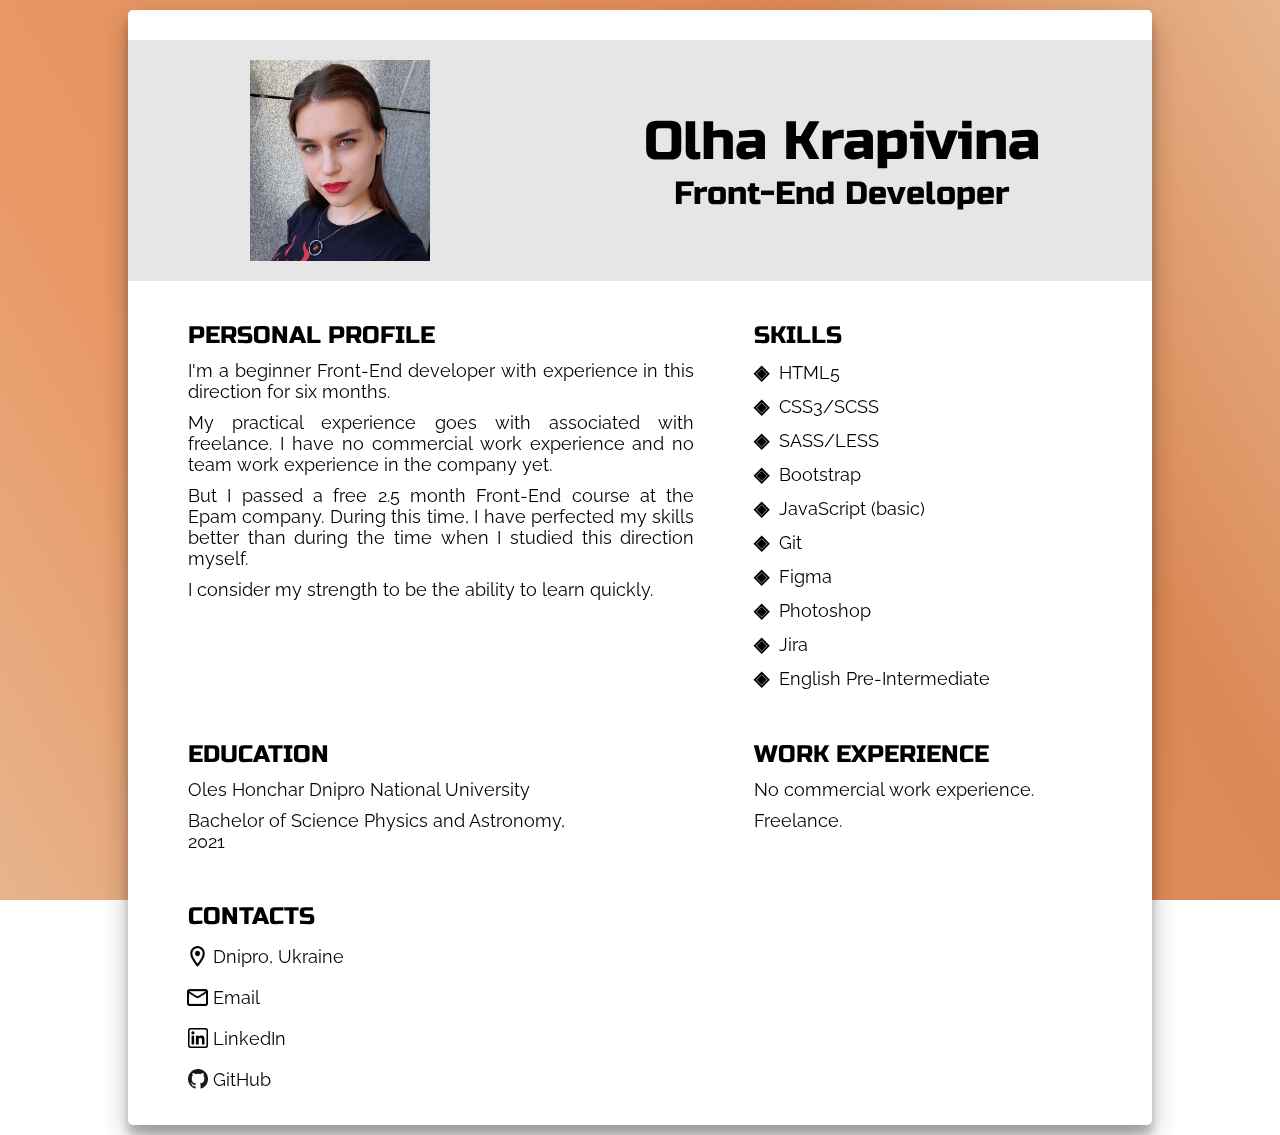
==== index.html @ fb01b224 "Update" ====
<!DOCTYPE html>
<html lang="en">
<head>
    <meta charset="UTF-8">
    <meta http-equiv="X-UA-Compatible" content="IE=edge">
    <meta name="viewport" content="width=device-width, initial-scale=1.0">
    <script src="./jquery-3.6.0.min.js"></script>
    <link rel="preconnect" href="https://fonts.googleapis.com">
    <link rel="preconnect" href="https://fonts.gstatic.com" crossorigin>
    <link href="https://fonts.googleapis.com/css2?family=Raleway:wght@400;500;700&family=Russo+One&display=swap" rel="stylesheet">
    <link rel="stylesheet" href="./css/style.css">
    <title>CV</title>
</head>
<body>
    <div class="bg-wrapper">
        <div class="bg-grad one active"></div>
        <div class="bg-grad two"></div>
        <div class="bg-grad three"></div>
        <div class="bg-grad four"></div>
        <div class="bg-grad five"></div>
        <div class="bg-grad six"></div>
    </div>

    <script type="text/javascript">
        $(function(){
        let transTime = 5000;
        let numBgColors = $('.bg-grad').length;
        let bgtrans = setInterval(function(){
        if($('.bg-grad.active').index() == ($('.bg-grad').length-1)){
        $('.bg-grad.active').removeClass('active');
        $('.bg-grad').eq(0).addClass('active');
        }else{
        var curIndex = $('.bg-grad.active').index();
        $('.bg-grad.active').removeClass('active');
        $('.bg-grad').eq(curIndex+1).addClass('active');
        }
        },transTime);
        });
    </script>

    <div class="wrapper">
        <div class="_container">
            <header class="header">
                <div class="header__banner">
                    <img src="./img/avatar.jpg" alt="me">
                </div>
                <div class="header__title">
                    <h1>Olha Krapivina</h1>
                    <h2>Front-End Developer</h2>
                </div>
            </header>

            <main class="main">
                <div class="main__box">
                    <div class="main-content">
                        <h3>PERSONAL PROFILE</h3>
                        <p>I'm a beginner Front-End developer with experience in this direction for six months.</p>
                        <p>My practical experience goes with associated with freelance. I have no commercial work experience and no team work experience in the company yet.</p>
                        <p>But I passed a free 2.5 month Front-End course at the Epam company. During this time, I have perfected my skills better than during the time when I studied this direction myself.</p>
                        <p>I consider my strength to be the ability to learn quickly.</p>
                    </div>

                    <div class="main-content">
                        <h3>SKILLS</h3>
                        <ul class="main__list-skills">
                            <li class="main__item-skill">HTML5</li>
                            <li class="main__item-skill">CSS3/SCSS</li>
                            <li class="main__item-skill">SASS/LESS</li>
                            <li class="main__item-skill">Bootstrap</li>
                            <li class="main__item-skill">JavaScript (basic)</li>
                            <li class="main__item-skill">Git</li>
                            <li class="main__item-skill">Figma</li>
                            <li class="main__item-skill">Photoshop</li>
                            <li class="main__item-skill">Jira</li>
                            <li class="main__item-skill">English Pre-Intermediate</li>
                        </ul>
                    </div>

                    <div class="main-content">
                        <h3>EDUCATION</h3>
                        <p>Oles Honchar Dnipro National University</p>
                        <p>Bachelor of Science Physics and Astronomy,<br>2021</p>
                    </div>

                    <div class="main-content">
                        <h3>WORK EXPERIENCE</h3>
                        <p>No commercial work experience.</p>
                        <p>Freelance.</p>
                    </div>

                    <div class="main-content">
                        <div class="main-content__desktop">
                            <h3>CONTACTS</h3>
                            <ul class="main__list-contacts">
                                <li class="main__item-contact">
                                    <a class="main__link-contact main__link-contact__location" target="_blank" href="#">Dnipro, Ukraine</a>
                                </li>
                                <li class="main__item-contact">
                                    <a class="main__link-contact main__link-contact__email" target="_blank" href="mailto:olga.krapivina.zireael@gmail.com">Email</a>
                                </li>
                                <li class="main__item-contact">
                                    <a class="main__link-contact main__link-contact__linkedin" target="_blank" href="https://www.linkedin.com/in/olha-krapivina/">LinkedIn</a>
                                </li>
                                <li class="main__item-contact">
                                    <a class="main__link-contact main__link-contact__github" target="_blank" href="https://github.com/olha-krapivina">GitHub</a>
                                </li>
                            </ul>
                        </div>


                        <div class="main-content__modile">
                            <h3 class="h-contacts">CONTACTS</h3>
                            <div class="submenu">
                                <ul class="submenu__list-contacts">
                                    <li class="submenu__item-contact">
                                        <a class="submenu__link-contact submenu__link-contact__location" target="_blank" href="#"></a>
                                    </li>
                                    <li class="submenu__item-contact">
                                        <a class="submenu__link-contact submenu__link-contact__email" target="_blank" href="mailto:olga.krapivina.zireael@gmail.com"></a>
                                    </li>
                                    <li class="submenu__item-contact">
                                        <a class="submenu__link-contact submenu__link-contact__linkedin" target="_blank" href="https://www.linkedin.com/in/olha-krapivina/"></a>
                                    </li>
                                    <li class="submenu__item-contact">
                                        <a class="submenu__link-contact submenu__link-contact__github" target="_blank" href="https://github.com/olha-krapivina"></a>
                                    </li>
                                </ul>
                            </div>

                            <script>
                                let flag = false;
                                $('.h-contacts').click(function () {
                                    if(!flag) {
                                        $('.submenu').slideDown();
                                    } else {
                                        $('.submenu').slideUp();
                                    }
                                    flag = !flag;
                                });
                            </script>
                        </div>
                    </div>
                </div>
            </main>
        </div>
    </div>
</body>
</html>
---- css/style.css ----
*, html, body {
  margin: 0;
  padding: 0;
  -webkit-box-sizing: border-box;
          box-sizing: border-box;
  list-style: none;
  font-family: 'Raleway';
  font-weight: 400;
  font-size: 18px;
}

a {
  text-decoration: none;
  color: #000;
}

.bg-grad {
  position: fixed;
  z-index: -1;
  top: 0;
  left: 0;
  width: 100%;
  height: 100%;
  opacity: 0;
  -webkit-transition: opacity 8s linear;
  transition: opacity 8s linear;
  background: #e6b48b;
}

.bg-grad.active {
  opacity: 1;
}

.bg-grad.one {
  background: #e6b48b;
  background: linear-gradient(60deg, #e6b48b 0%, #e99866 24%, #db8956 74%, #e6b48b 100%);
}

.bg-grad.two {
  background: #d46680;
  background: linear-gradient(60deg, #d46680 0%, #da4e63 24%, #c94978 74%, #d46680 100%);
}

.bg-grad.three {
  background: #ba70dd;
  background: linear-gradient(60deg, #ba70dd 0%, #9766bd 24%, #a96db3 74%, #ba70dd 100%);
}

.bg-grad.four {
  background: #71a4db;
  background: linear-gradient(60deg, #71a4db 0%, #7da0ca 24%, #5f90a8 74%, #71a4db 100%);
}

.bg-grad.five {
  background: #69ca91;
  background: linear-gradient(60deg, #69ca91 0%, #7cc28f 24%, #6ac490 74%, #69ca91 100%);
}

.bg-grad.six {
  background: #ddc376;
  background: linear-gradient(60deg, #ddc376 0%, #c49e5c 24%, #cabc63 74%, #ddc376 100%);
}

.wrapper {
  min-width: 100%;
  padding: 10px;
}

._container {
  max-width: 1024px;
  margin: 0 auto;
  -webkit-box-shadow: 0 14px 28px rgba(0, 0, 0, 0.25), 0 10px 10px rgba(0, 0, 0, 0.22);
          box-shadow: 0 14px 28px rgba(0, 0, 0, 0.25), 0 10px 10px rgba(0, 0, 0, 0.22);
  border-radius: 5px;
  background: #fff;
  padding: 30px 0;
}

.header {
  display: -webkit-box;
  display: -ms-flexbox;
  display: flex;
  -ms-flex-pack: distribute;
      justify-content: space-around;
  background: #E6E6E6;
  margin-bottom: 40px;
  padding: 10px;
  -webkit-box-sizing: content-box;
          box-sizing: content-box;
}

@media screen and (max-width: 600px) {
  .header {
    margin-bottom: 15px;
  }
}

.header .header__banner {
  width: 180px;
  padding: 10px;
  -webkit-box-sizing: content-box;
          box-sizing: content-box;
}

@media screen and (max-width: 600px) {
  .header .header__banner {
    width: 120px;
  }
}

.header .header__banner img {
  width: 100%;
  vertical-align: top;
}

.header .header__title {
  text-align: center;
  -ms-flex-item-align: center;
      -ms-grid-row-align: center;
      align-self: center;
}

.header .header__title h1 {
  font-size: 54px;
  font-family: 'Russo One';
}

@media screen and (max-width: 600px) {
  .header .header__title h1 {
    font-size: 44px;
  }
}

@media screen and (max-width: 450px) {
  .header .header__title h1 {
    font-size: 24px;
    line-height: 24px;
  }
}

.header .header__title h2 {
  font-size: 32px;
  font-family: 'Russo One';
}

@media screen and (max-width: 600px) {
  .header .header__title h2 {
    font-size: 24px;
  }
}

@media screen and (max-width: 450px) {
  .header .header__title h2 {
    font-size: 16px;
  }
}

.main {
  padding: 0 60px;
}

@media screen and (max-width: 600px) {
  .main {
    padding: 0 30px;
  }
}

@media screen and (max-width: 320px) {
  .main {
    padding: 0 15px;
  }
}

.main__box {
  display: -ms-grid;
  display: grid;
  -ms-grid-columns: 1.5fr 1fr;
      grid-template-columns: 1.5fr 1fr;
  grid-auto-rows: minmax(0px, auto);
  -webkit-column-gap: 60px;
          column-gap: 60px;
  row-gap: 50px;
}

@media screen and (max-width: 600px) {
  .main__box {
    -ms-grid-columns: 1fr;
        grid-template-columns: 1fr;
    row-gap: 20px;
  }
}

@media screen and (max-width: 320px) {
  .main__box {
    -ms-grid-columns: 1fr;
        grid-template-columns: 1fr;
    row-gap: 15px;
  }
}

.main__box .main-content h3 {
  font-size: 24px;
  font-family: 'Russo One';
  margin-bottom: 10px;
}

@media screen and (max-width: 320px) {
  .main__box .main-content h3 {
    font-size: 20px;
  }
}

.main__box .main-content p {
  text-align: justify;
}

.main__box .main-content p:not(:last-child) {
  margin-bottom: 10px;
}

@media screen and (max-width: 320px) {
  .main__box .main-content p {
    font-size: 16px;
  }
}

@media screen and (max-width: 320px) {
  .main__list-skills .main__item-skill {
    font-size: 16px;
  }
}

.main__list-skills .main__item-skill:not(:last-child) {
  margin-bottom: 10px;
}

.main__list-skills .main__item-skill::before {
  content: '\25C8';
  font-size: 20px;
  font-weight: 700;
  margin-right: 10px;
}

.main__list-contacts .main__item-contact:not(:last-child) {
  margin-bottom: 10px;
}

.main__list-contacts .main__item-contact .main__link-contact {
  position: relative;
  display: inline-block;
  padding: 5px 0px 5px 25px;
  -webkit-transition: 1s;
  transition: 1s;
}

@media screen and (max-width: 320px) {
  .main__list-contacts .main__item-contact .main__link-contact {
    font-size: 16px;
  }
}

.main__list-contacts .main__item-contact .main__link-contact:hover {
  color: #78cccf;
}

.main__list-contacts .main__item-contact .main__link-contact__location::before {
  position: absolute;
  content: '';
  left: -3px;
  top: 3px;
  background-image: url("../img/icons/outline_location_on_black_36dp.png");
  background-size: 25px;
  width: 25px;
  height: 25px;
}

.main__list-contacts .main__item-contact .main__link-contact__email::before {
  position: absolute;
  content: '';
  left: -3px;
  top: 3px;
  background-image: url("../img/icons/outline_email_black_36dp.png");
  background-size: 25px;
  width: 25px;
  height: 25px;
}

.main__list-contacts .main__item-contact .main__link-contact__linkedin::before {
  position: absolute;
  content: '';
  left: 0;
  background-image: url("../img/icons/icon-linkedin.png");
  background-size: 20px;
  width: 20px;
  height: 20px;
}

.main__list-contacts .main__item-contact .main__link-contact__github::before {
  position: absolute;
  content: '';
  left: 0;
  background-image: url("../img/icons/icon-github.png");
  background-size: 20px;
  width: 20px;
  height: 20px;
}

.submenu__list-contacts {
  display: -webkit-box;
  display: -ms-flexbox;
  display: flex;
}

.submenu__list-contacts .submenu__item-contact:not(:last-child) {
  margin-right: 15px;
}

.submenu__list-contacts .submenu__link-contact {
  display: inline-block;
  width: 45px;
  height: 45px;
  border-radius: 50%;
  -webkit-transition: 1s;
  transition: 1s;
}

.submenu__list-contacts .submenu__link-contact:focus {
  border: none;
}

.submenu__list-contacts .submenu__link-contact:hover {
  background-color: #b6aaaa;
}

.submenu__list-contacts .submenu__link-contact__location {
  background: url(../img/icons/outline_location_on_black_36dp.png) no-repeat center;
  background-size: 35px;
  background-color: #78cccf;
  width: 45px;
  height: 45px;
}

.submenu__list-contacts .submenu__link-contact__email {
  background: url(../img/icons/outline_email_black_36dp.png) no-repeat center;
  background-size: 30px;
  background-color: #78cccf;
  width: 45px;
  height: 45px;
}

.submenu__list-contacts .submenu__link-contact__linkedin {
  background: url(../img/icons/icon-linkedin.png) no-repeat center;
  background-size: 25px;
  background-color: #78cccf;
  width: 45px;
  height: 45px;
}

.submenu__list-contacts .submenu__link-contact__github {
  background: url(../img/icons/icon-github.png) no-repeat center;
  background-size: 30px;
  background-color: #78cccf;
  width: 45px;
  height: 45px;
}

@media screen and (max-width: 400px) {
  .main-content__desktop {
    display: none;
  }
}

.main-content__modile {
  display: none;
}

@media screen and (max-width: 400px) {
  .main-content__modile {
    display: block;
  }
}

.main-content__modile .h-contacts {
  cursor: pointer;
  -webkit-transition: 1s;
  transition: 1s;
}

@media screen and (max-width: 400px) {
  .main-content__modile .h-contacts {
    display: block;
  }
}

.main-content__modile .h-contacts:hover {
  color: #78cccf;
}

@media screen and (max-width: 400px) {
  .main-content__modile .submenu {
    display: none;
  }
}
/*# sourceMappingURL=style.css.map */
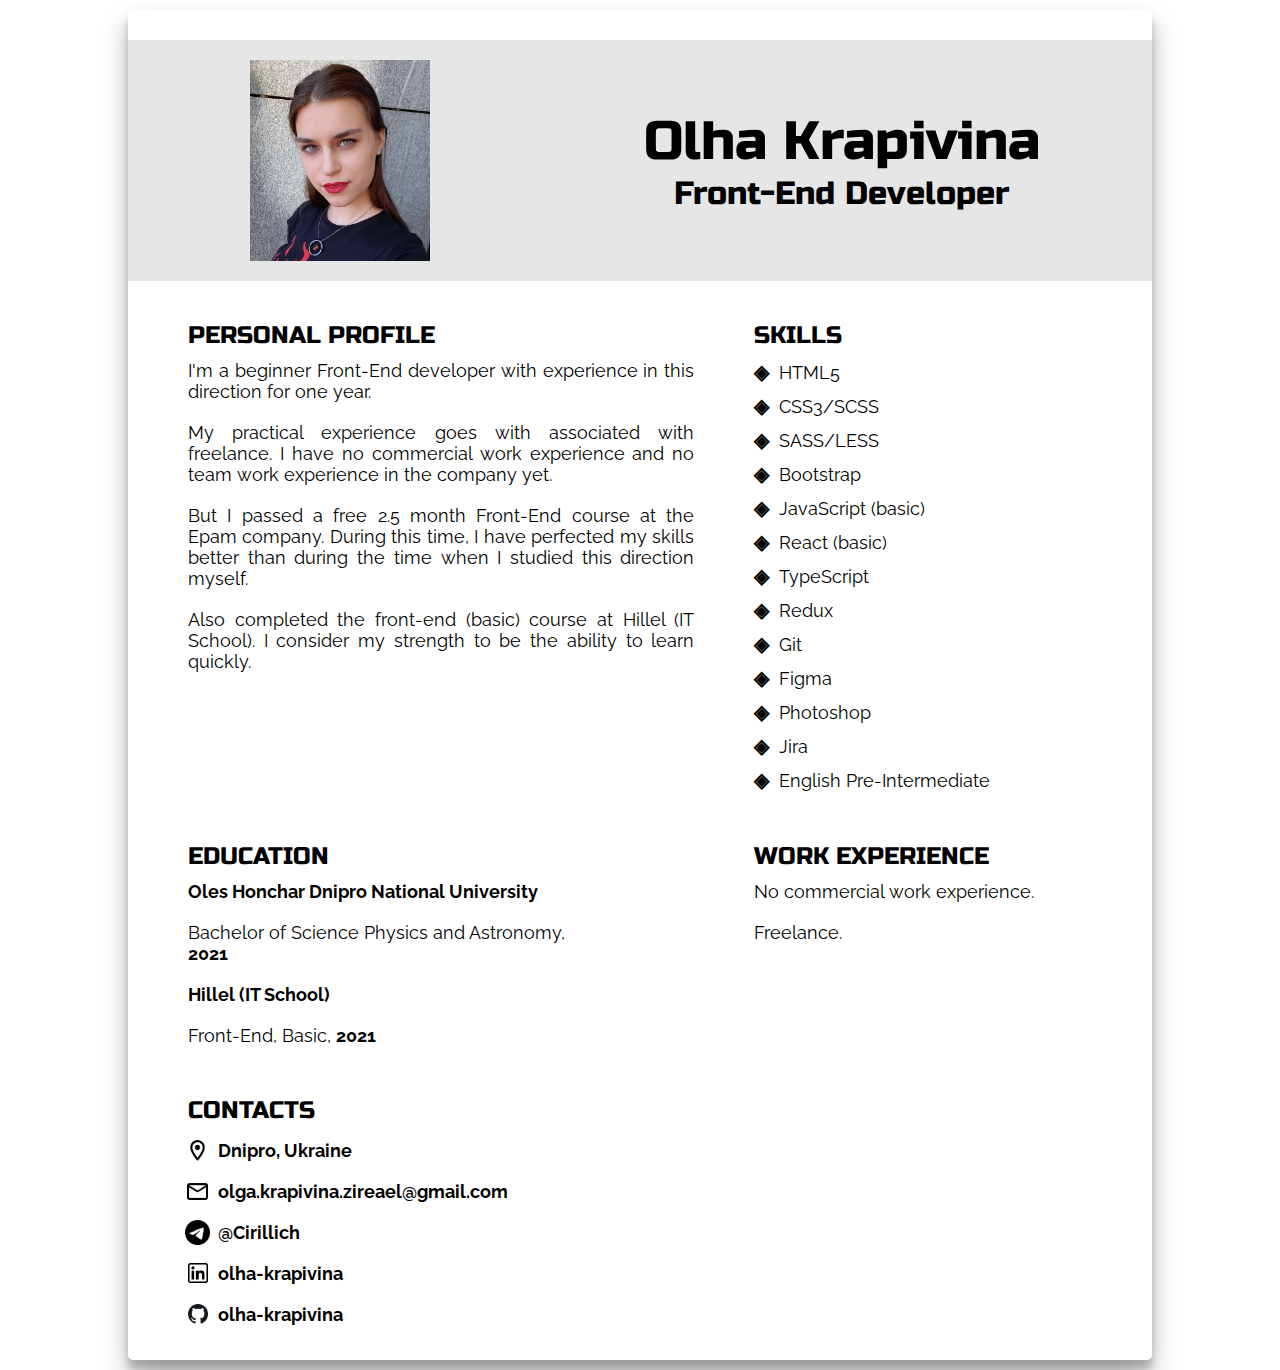
==== commit f01a4311: "update" ====
--- a/index.html
+++ b/index.html
@@ -1,148 +1,194 @@
-<!DOCTYPE html>
-<html lang="en">
-<head>
-    <meta charset="UTF-8">
-    <meta http-equiv="X-UA-Compatible" content="IE=edge">
-    <meta name="viewport" content="width=device-width, initial-scale=1.0">
-    <script src="./jquery-3.6.0.min.js"></script>
-    <link rel="preconnect" href="https://fonts.googleapis.com">
-    <link rel="preconnect" href="https://fonts.gstatic.com" crossorigin>
-    <link href="https://fonts.googleapis.com/css2?family=Raleway:wght@400;500;700&family=Russo+One&display=swap" rel="stylesheet">
-    <link rel="stylesheet" href="./css/style.css">
-    <title>CV</title>
-</head>
-<body>
-    <div class="bg-wrapper">
-        <div class="bg-grad one active"></div>
-        <div class="bg-grad two"></div>
-        <div class="bg-grad three"></div>
-        <div class="bg-grad four"></div>
-        <div class="bg-grad five"></div>
-        <div class="bg-grad six"></div>
-    </div>
-
-    <script type="text/javascript">
-        $(function(){
-        let transTime = 5000;
-        let numBgColors = $('.bg-grad').length;
-        let bgtrans = setInterval(function(){
-        if($('.bg-grad.active').index() == ($('.bg-grad').length-1)){
-        $('.bg-grad.active').removeClass('active');
-        $('.bg-grad').eq(0).addClass('active');
-        }else{
-        var curIndex = $('.bg-grad.active').index();
-        $('.bg-grad.active').removeClass('active');
-        $('.bg-grad').eq(curIndex+1).addClass('active');
-        }
-        },transTime);
-        });
-    </script>
-
-    <div class="wrapper">
-        <div class="_container">
-            <header class="header">
-                <div class="header__banner">
-                    <img src="./img/avatar.jpg" alt="me">
-                </div>
-                <div class="header__title">
-                    <h1>Olha Krapivina</h1>
-                    <h2>Front-End Developer</h2>
-                </div>
-            </header>
-
-            <main class="main">
-                <div class="main__box">
-                    <div class="main-content">
-                        <h3>PERSONAL PROFILE</h3>
-                        <p>I'm a beginner Front-End developer with experience in this direction for six months.</p>
-                        <p>My practical experience goes with associated with freelance. I have no commercial work experience and no team work experience in the company yet.</p>
-                        <p>But I passed a free 2.5 month Front-End course at the Epam company. During this time, I have perfected my skills better than during the time when I studied this direction myself.</p>
-                        <p>I consider my strength to be the ability to learn quickly.</p>
-                    </div>
-
-                    <div class="main-content">
-                        <h3>SKILLS</h3>
-                        <ul class="main__list-skills">
-                            <li class="main__item-skill">HTML5</li>
-                            <li class="main__item-skill">CSS3/SCSS</li>
-                            <li class="main__item-skill">SASS/LESS</li>
-                            <li class="main__item-skill">Bootstrap</li>
-                            <li class="main__item-skill">JavaScript (basic)</li>
-                            <li class="main__item-skill">Git</li>
-                            <li class="main__item-skill">Figma</li>
-                            <li class="main__item-skill">Photoshop</li>
-                            <li class="main__item-skill">Jira</li>
-                            <li class="main__item-skill">English Pre-Intermediate</li>
-                        </ul>
-                    </div>
-
-                    <div class="main-content">
-                        <h3>EDUCATION</h3>
-                        <p>Oles Honchar Dnipro National University</p>
-                        <p>Bachelor of Science Physics and Astronomy,<br>2021</p>
-                    </div>
-
-                    <div class="main-content">
-                        <h3>WORK EXPERIENCE</h3>
-                        <p>No commercial work experience.</p>
-                        <p>Freelance.</p>
-                    </div>
-
-                    <div class="main-content">
-                        <div class="main-content__desktop">
-                            <h3>CONTACTS</h3>
-                            <ul class="main__list-contacts">
-                                <li class="main__item-contact">
-                                    <a class="main__link-contact main__link-contact__location" target="_blank" href="#">Dnipro, Ukraine</a>
-                                </li>
-                                <li class="main__item-contact">
-                                    <a class="main__link-contact main__link-contact__email" target="_blank" href="mailto:olga.krapivina.zireael@gmail.com">Email</a>
-                                </li>
-                                <li class="main__item-contact">
-                                    <a class="main__link-contact main__link-contact__linkedin" target="_blank" href="https://www.linkedin.com/in/olha-krapivina/">LinkedIn</a>
-                                </li>
-                                <li class="main__item-contact">
-                                    <a class="main__link-contact main__link-contact__github" target="_blank" href="https://github.com/olha-krapivina">GitHub</a>
-                                </li>
-                            </ul>
-                        </div>
-
-
-                        <div class="main-content__modile">
-                            <h3 class="h-contacts">CONTACTS</h3>
-                            <div class="submenu">
-                                <ul class="submenu__list-contacts">
-                                    <li class="submenu__item-contact">
-                                        <a class="submenu__link-contact submenu__link-contact__location" target="_blank" href="#"></a>
-                                    </li>
-                                    <li class="submenu__item-contact">
-                                        <a class="submenu__link-contact submenu__link-contact__email" target="_blank" href="mailto:olga.krapivina.zireael@gmail.com"></a>
-                                    </li>
-                                    <li class="submenu__item-contact">
-                                        <a class="submenu__link-contact submenu__link-contact__linkedin" target="_blank" href="https://www.linkedin.com/in/olha-krapivina/"></a>
-                                    </li>
-                                    <li class="submenu__item-contact">
-                                        <a class="submenu__link-contact submenu__link-contact__github" target="_blank" href="https://github.com/olha-krapivina"></a>
-                                    </li>
-                                </ul>
-                            </div>
-
-                            <script>
-                                let flag = false;
-                                $('.h-contacts').click(function () {
-                                    if(!flag) {
-                                        $('.submenu').slideDown();
-                                    } else {
-                                        $('.submenu').slideUp();
-                                    }
-                                    flag = !flag;
-                                });
-                            </script>
-                        </div>
-                    </div>
-                </div>
-            </main>
-        </div>
-    </div>
-</body>
-</html>+<!DOCTYPE html>
+<html lang="en">
+  <head>
+    <meta charset="UTF-8" />
+    <meta http-equiv="X-UA-Compatible" content="IE=edge" />
+    <meta name="viewport" content="width=device-width, initial-scale=1.0" />
+    <script src="./jquery-3.6.0.min.js"></script>
+    <link rel="preconnect" href="https://fonts.googleapis.com" />
+    <link rel="preconnect" href="https://fonts.gstatic.com" crossorigin />
+    <link
+      href="https://fonts.googleapis.com/css2?family=Raleway:wght@400;500;700&family=Russo+One&display=swap"
+      rel="stylesheet"
+    />
+    <link rel="stylesheet" href="./css/style.css" />
+    <title>CV</title>
+  </head>
+  <body>
+    <div class="wrapper">
+      <div class="_container">
+        <header class="header">
+          <div class="header__banner">
+            <img src="./img/avatar.jpg" alt="me" />
+          </div>
+          <div class="header__title">
+            <h1>Olha Krapivina</h1>
+            <h2>Front-End Developer</h2>
+          </div>
+        </header>
+
+        <main class="main">
+          <div class="main__box">
+            <div class="main-content">
+              <h3>PERSONAL PROFILE</h3>
+              <p>
+                I'm a beginner Front-End developer with experience in this
+                direction for one year.
+              </p>
+              <p>
+                My practical experience goes with associated with freelance. I
+                have no commercial work experience and no team work experience
+                in the company yet.
+              </p>
+              <p>
+                But I passed a free 2.5 month Front-End course at the Epam
+                company. During this time, I have perfected my skills better
+                than during the time when I studied this direction myself.
+              </p>
+              <p>
+                Also completed the front-end (basic) course at Hillel (IT
+                School). I consider my strength to be the ability to learn
+                quickly.
+              </p>
+            </div>
+
+            <div class="main-content">
+              <h3>SKILLS</h3>
+              <ul class="main__list-skills">
+                <li class="main__item-skill">HTML5</li>
+                <li class="main__item-skill">CSS3/SCSS</li>
+                <li class="main__item-skill">SASS/LESS</li>
+                <li class="main__item-skill">Bootstrap</li>
+                <li class="main__item-skill">JavaScript (basic)</li>
+                <li class="main__item-skill">React (basic)</li>
+                <li class="main__item-skill">TypeScript</li>
+                <li class="main__item-skill">Redux</li>
+                <li class="main__item-skill">Git</li>
+                <li class="main__item-skill">Figma</li>
+                <li class="main__item-skill">Photoshop</li>
+                <li class="main__item-skill">Jira</li>
+                <li class="main__item-skill">English Pre-Intermediate</li>
+              </ul>
+            </div>
+
+            <div class="main-content">
+              <h3>EDUCATION</h3>
+              <p class="education-place">
+                Oles Honchar Dnipro National University
+              </p>
+              <p>
+                Bachelor of Science Physics and Astronomy,<br /><span
+                  >2021</span
+                >
+              </p>
+
+              <p class="education-place">Hillel (IT School)</p>
+              <p>Front-End, Basic, <span>2021</span></p>
+            </div>
+
+            <div class="main-content">
+              <h3>WORK EXPERIENCE</h3>
+              <p>No commercial work experience.</p>
+              <p>Freelance.</p>
+            </div>
+
+            <div class="main-content">
+              <div class="main-content__desktop">
+                <h3>CONTACTS</h3>
+                <ul class="main__list-contacts">
+                  <li class="main__item-contact">
+                    <a
+                      class="main__link-contact main__link-contact__location"
+                      target="_blank"
+                      href="https://goo.gl/maps/7BpuAQTQmQJK5Esf9"
+                      ><span>Dnipro, Ukraine</span></a
+                    >
+                  </li>
+
+                  <li class="main__item-contact">
+                    <a
+                      class="main__link-contact main__link-contact__email"
+                      target="_blank"
+                      href="mailto:olga.krapivina.zireael@gmail.com"
+                      ><span>olga.krapivina.zireael@gmail.com</span></a
+                    >
+                  </li>
+
+                  <li class="main__item-contact">
+                    <a
+                      class="main__link-contact main__link-contact__telegram"
+                      target="_blank"
+                      href="https://telegram.me/Cirillich"
+                      ><span>&#x40;Cirillich</span></a
+                    >
+                  </li>
+
+                  <li class="main__item-contact">
+                    <a
+                      class="main__link-contact main__link-contact__linkedin"
+                      target="_blank"
+                      href="https://www.linkedin.com/in/olha-krapivina/"
+                      ><span>olha-krapivina</span></a
+                    >
+                  </li>
+
+                  <li class="main__item-contact">
+                    <a
+                      class="main__link-contact main__link-contact__github"
+                      target="_blank"
+                      href="https://github.com/olha-krapivina"
+                      ><span>olha-krapivina</span></a
+                    >
+                  </li>
+                </ul>
+              </div>
+
+              <div class="main-content__modile">
+                <h3 class="h-contacts">CONTACTS</h3>
+                <div>
+                  <ul class="submenu__list-contacts">
+                    <li class="submenu__item-contact">
+                      <a
+                        class="submenu__link-contact submenu__link-contact__location"
+                        target="_blank"
+                        href="https://goo.gl/maps/7BpuAQTQmQJK5Esf9"
+                      ></a>
+                    </li>
+                    <li class="submenu__item-contact">
+                      <a
+                        class="submenu__link-contact submenu__link-contact__email"
+                        target="_blank"
+                        href="mailto:olga.krapivina.zireael@gmail.com"
+                      ></a>
+                    </li>
+                    <li class="submenu__item-contact">
+                      <a
+                        class="submenu__link-contact submenu__link-contact__telegram"
+                        target="_blank"
+                        href="https://telegram.me/Cirillich"
+                      ></a>
+                    </li>
+                    <li class="submenu__item-contact">
+                      <a
+                        class="submenu__link-contact submenu__link-contact__linkedin"
+                        target="_blank"
+                        href="https://www.linkedin.com/in/olha-krapivina/"
+                      ></a>
+                    </li>
+                    <li class="submenu__item-contact">
+                      <a
+                        class="submenu__link-contact submenu__link-contact__github"
+                        target="_blank"
+                        href="https://github.com/olha-krapivina"
+                      ></a>
+                    </li>
+                  </ul>
+                </div>
+              </div>
+            </div>
+          </div>
+        </main>
+      </div>
+    </div>
+  </body>
+</html>
--- a/css/style.css
+++ b/css/style.css
@@ -12,53 +12,6 @@
 a {
   text-decoration: none;
   color: #000;
-}
-
-.bg-grad {
-  position: fixed;
-  z-index: -1;
-  top: 0;
-  left: 0;
-  width: 100%;
-  height: 100%;
-  opacity: 0;
-  -webkit-transition: opacity 8s linear;
-  transition: opacity 8s linear;
-  background: #e6b48b;
-}
-
-.bg-grad.active {
-  opacity: 1;
-}
-
-.bg-grad.one {
-  background: #e6b48b;
-  background: linear-gradient(60deg, #e6b48b 0%, #e99866 24%, #db8956 74%, #e6b48b 100%);
-}
-
-.bg-grad.two {
-  background: #d46680;
-  background: linear-gradient(60deg, #d46680 0%, #da4e63 24%, #c94978 74%, #d46680 100%);
-}
-
-.bg-grad.three {
-  background: #ba70dd;
-  background: linear-gradient(60deg, #ba70dd 0%, #9766bd 24%, #a96db3 74%, #ba70dd 100%);
-}
-
-.bg-grad.four {
-  background: #71a4db;
-  background: linear-gradient(60deg, #71a4db 0%, #7da0ca 24%, #5f90a8 74%, #71a4db 100%);
-}
-
-.bg-grad.five {
-  background: #69ca91;
-  background: linear-gradient(60deg, #69ca91 0%, #7cc28f 24%, #6ac490 74%, #69ca91 100%);
-}
-
-.bg-grad.six {
-  background: #ddc376;
-  background: linear-gradient(60deg, #ddc376 0%, #c49e5c 24%, #cabc63 74%, #ddc376 100%);
 }
 
 .wrapper {
@@ -215,13 +168,22 @@
 }
 
 .main__box .main-content p:not(:last-child) {
-  margin-bottom: 10px;
+  margin-bottom: 20px;
 }
 
 @media screen and (max-width: 320px) {
   .main__box .main-content p {
     font-size: 16px;
   }
+}
+
+.main__box .main-content p span {
+  font-weight: bold;
+}
+
+.main__box .main-content .education-place {
+  font-weight: bold;
+  margin-bottom: 10px;
 }
 
 @media screen and (max-width: 320px) {
@@ -253,6 +215,11 @@
   transition: 1s;
 }
 
+.main__list-contacts .main__item-contact .main__link-contact span {
+  font-weight: bold;
+  padding-left: 5px;
+}
+
 @media screen and (max-width: 320px) {
   .main__list-contacts .main__item-contact .main__link-contact {
     font-size: 16px;
@@ -260,7 +227,7 @@
 }
 
 .main__list-contacts .main__item-contact .main__link-contact:hover {
-  color: #78cccf;
+  color: #348c8f;
 }
 
 .main__list-contacts .main__item-contact .main__link-contact__location::before {
@@ -285,6 +252,17 @@
   height: 25px;
 }
 
+.main__list-contacts .main__item-contact .main__link-contact__telegram::before {
+  position: absolute;
+  content: '';
+  left: -3px;
+  top: 3px;
+  background-image: url("../img/icons/icon-telegram.png");
+  background-size: 25px;
+  width: 25px;
+  height: 25px;
+}
+
 .main__list-contacts .main__item-contact .main__link-contact__linkedin::before {
   position: absolute;
   content: '';
@@ -348,6 +326,14 @@
   height: 45px;
 }
 
+.submenu__list-contacts .submenu__link-contact__telegram {
+  background: url(../img/icons/icon-telegram.png) no-repeat center;
+  background-size: 30px;
+  background-color: #78cccf;
+  width: 45px;
+  height: 45px;
+}
+
 .submenu__list-contacts .submenu__link-contact__linkedin {
   background: url(../img/icons/icon-linkedin.png) no-repeat center;
   background-size: 25px;
@@ -364,7 +350,7 @@
   height: 45px;
 }
 
-@media screen and (max-width: 400px) {
+@media screen and (max-width: 500px) {
   .main-content__desktop {
     display: none;
   }
@@ -374,7 +360,7 @@
   display: none;
 }
 
-@media screen and (max-width: 400px) {
+@media screen and (max-width: 500px) {
   .main-content__modile {
     display: block;
   }
@@ -386,7 +372,7 @@
   transition: 1s;
 }
 
-@media screen and (max-width: 400px) {
+@media screen and (max-width: 500px) {
   .main-content__modile .h-contacts {
     display: block;
   }
@@ -395,10 +381,4 @@
 .main-content__modile .h-contacts:hover {
   color: #78cccf;
 }
-
-@media screen and (max-width: 400px) {
-  .main-content__modile .submenu {
-    display: none;
-  }
-}
 /*# sourceMappingURL=style.css.map */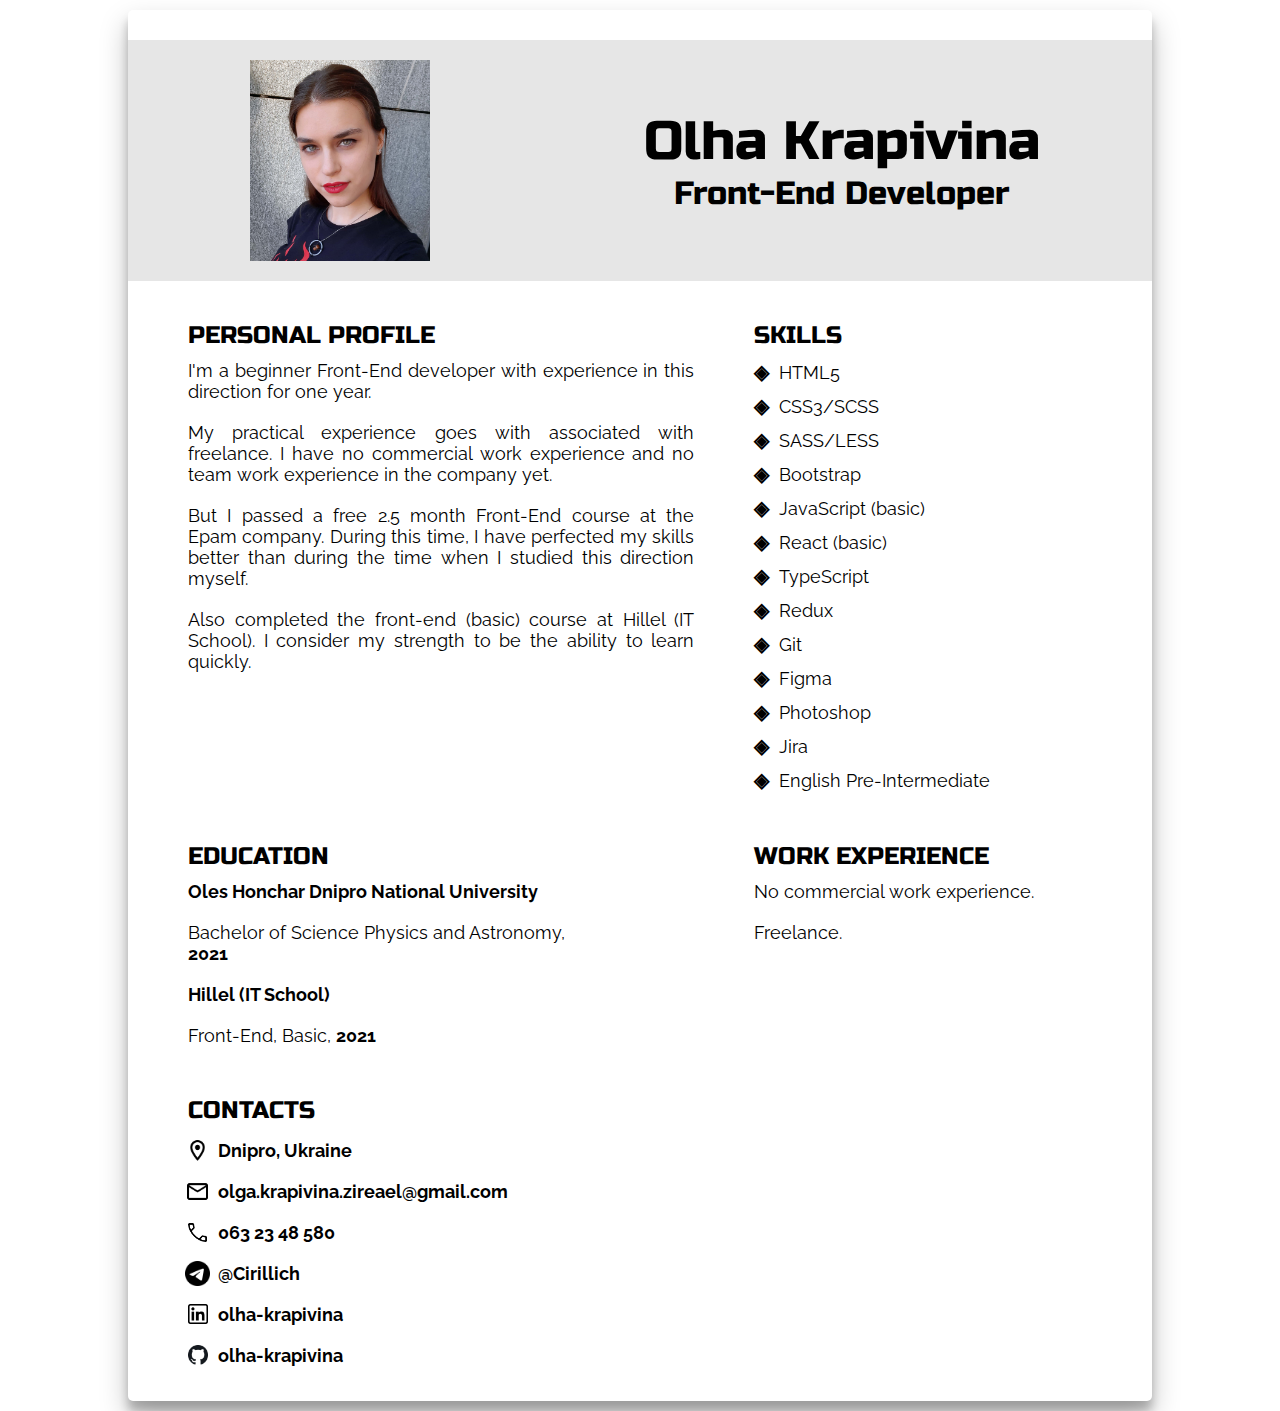
==== commit 3f451a98: "added phone number" ====
--- a/index.html
+++ b/index.html
@@ -116,6 +116,15 @@
 
                   <li class="main__item-contact">
                     <a
+                      class="main__link-contact main__link-contact__phone-number"
+                      target="_blank"
+                      href="tel:+380632348580"
+                      ><span>063 23 48 580</span></a
+                    >
+                  </li>
+
+                  <li class="main__item-contact">
+                    <a
                       class="main__link-contact main__link-contact__telegram"
                       target="_blank"
                       href="https://telegram.me/Cirillich"
@@ -159,6 +168,13 @@
                         class="submenu__link-contact submenu__link-contact__email"
                         target="_blank"
                         href="mailto:olga.krapivina.zireael@gmail.com"
+                      ></a>
+                    </li>
+                    <li class="submenu__item-contact">
+                      <a
+                        class="submenu__link-contact submenu__link-contact__phone-number"
+                        target="_blank"
+                        href="tel:+380632348580"
                       ></a>
                     </li>
                     <li class="submenu__item-contact">
--- a/css/style.css
+++ b/css/style.css
@@ -1,10 +1,10 @@
+@charset "UTF-8";
 *, html, body {
   margin: 0;
   padding: 0;
-  -webkit-box-sizing: border-box;
-          box-sizing: border-box;
+  box-sizing: border-box;
   list-style: none;
-  font-family: 'Raleway';
+  font-family: "Raleway";
   font-weight: 400;
   font-size: 18px;
 }
@@ -22,86 +22,67 @@
 ._container {
   max-width: 1024px;
   margin: 0 auto;
-  -webkit-box-shadow: 0 14px 28px rgba(0, 0, 0, 0.25), 0 10px 10px rgba(0, 0, 0, 0.22);
-          box-shadow: 0 14px 28px rgba(0, 0, 0, 0.25), 0 10px 10px rgba(0, 0, 0, 0.22);
+  box-shadow: 0 14px 28px rgba(0, 0, 0, 0.25), 0 10px 10px rgba(0, 0, 0, 0.22);
   border-radius: 5px;
   background: #fff;
   padding: 30px 0;
 }
 
 .header {
-  display: -webkit-box;
-  display: -ms-flexbox;
   display: flex;
-  -ms-flex-pack: distribute;
-      justify-content: space-around;
+  justify-content: space-around;
   background: #E6E6E6;
   margin-bottom: 40px;
   padding: 10px;
-  -webkit-box-sizing: content-box;
-          box-sizing: content-box;
-}
-
+  box-sizing: content-box;
+}
 @media screen and (max-width: 600px) {
   .header {
     margin-bottom: 15px;
   }
 }
-
 .header .header__banner {
   width: 180px;
   padding: 10px;
-  -webkit-box-sizing: content-box;
-          box-sizing: content-box;
-}
-
+  box-sizing: content-box;
+}
 @media screen and (max-width: 600px) {
   .header .header__banner {
     width: 120px;
   }
 }
-
 .header .header__banner img {
   width: 100%;
   vertical-align: top;
 }
-
 .header .header__title {
   text-align: center;
-  -ms-flex-item-align: center;
-      -ms-grid-row-align: center;
-      align-self: center;
-}
-
+  align-self: center;
+}
 .header .header__title h1 {
   font-size: 54px;
-  font-family: 'Russo One';
-}
-
+  font-family: "Russo One";
+}
 @media screen and (max-width: 600px) {
   .header .header__title h1 {
     font-size: 44px;
   }
 }
-
 @media screen and (max-width: 450px) {
   .header .header__title h1 {
     font-size: 24px;
     line-height: 24px;
   }
 }
-
 .header .header__title h2 {
   font-size: 32px;
-  font-family: 'Russo One';
-}
-
+  font-family: "Russo One";
+}
 @media screen and (max-width: 600px) {
   .header .header__title h2 {
     font-size: 24px;
   }
 }
-
 @media screen and (max-width: 450px) {
   .header .header__title h2 {
     font-size: 16px;
@@ -111,13 +92,11 @@
 .main {
   padding: 0 60px;
 }
-
 @media screen and (max-width: 600px) {
   .main {
     padding: 0 30px;
   }
 }
-
 @media screen and (max-width: 320px) {
   .main {
     padding: 0 15px;
@@ -125,62 +104,49 @@
 }
 
 .main__box {
-  display: -ms-grid;
   display: grid;
-  -ms-grid-columns: 1.5fr 1fr;
-      grid-template-columns: 1.5fr 1fr;
+  grid-template-columns: 1.5fr 1fr;
   grid-auto-rows: minmax(0px, auto);
-  -webkit-column-gap: 60px;
-          column-gap: 60px;
+  -moz-column-gap: 60px;
+       column-gap: 60px;
   row-gap: 50px;
 }
-
 @media screen and (max-width: 600px) {
   .main__box {
-    -ms-grid-columns: 1fr;
-        grid-template-columns: 1fr;
+    grid-template-columns: 1fr;
     row-gap: 20px;
   }
 }
-
 @media screen and (max-width: 320px) {
   .main__box {
-    -ms-grid-columns: 1fr;
-        grid-template-columns: 1fr;
+    grid-template-columns: 1fr;
     row-gap: 15px;
   }
 }
-
 .main__box .main-content h3 {
   font-size: 24px;
-  font-family: 'Russo One';
+  font-family: "Russo One";
   margin-bottom: 10px;
 }
-
 @media screen and (max-width: 320px) {
   .main__box .main-content h3 {
     font-size: 20px;
   }
 }
-
 .main__box .main-content p {
   text-align: justify;
 }
-
 .main__box .main-content p:not(:last-child) {
   margin-bottom: 20px;
 }
-
 @media screen and (max-width: 320px) {
   .main__box .main-content p {
     font-size: 16px;
   }
 }
-
 .main__box .main-content p span {
   font-weight: bold;
 }
-
 .main__box .main-content .education-place {
   font-weight: bold;
   margin-bottom: 10px;
@@ -191,13 +157,11 @@
     font-size: 16px;
   }
 }
-
 .main__list-skills .main__item-skill:not(:last-child) {
   margin-bottom: 10px;
 }
-
 .main__list-skills .main__item-skill::before {
-  content: '\25C8';
+  content: "◈";
   font-size: 20px;
   font-weight: 700;
   margin-right: 10px;
@@ -206,33 +170,27 @@
 .main__list-contacts .main__item-contact:not(:last-child) {
   margin-bottom: 10px;
 }
-
 .main__list-contacts .main__item-contact .main__link-contact {
   position: relative;
   display: inline-block;
   padding: 5px 0px 5px 25px;
-  -webkit-transition: 1s;
   transition: 1s;
 }
-
 .main__list-contacts .main__item-contact .main__link-contact span {
   font-weight: bold;
   padding-left: 5px;
 }
-
 @media screen and (max-width: 320px) {
   .main__list-contacts .main__item-contact .main__link-contact {
     font-size: 16px;
   }
 }
-
 .main__list-contacts .main__item-contact .main__link-contact:hover {
-  color: #348c8f;
-}
-
+  color: rgb(52, 140, 143);
+}
 .main__list-contacts .main__item-contact .main__link-contact__location::before {
   position: absolute;
-  content: '';
+  content: "";
   left: -3px;
   top: 3px;
   background-image: url("../img/icons/outline_location_on_black_36dp.png");
@@ -240,10 +198,9 @@
   width: 25px;
   height: 25px;
 }
-
 .main__list-contacts .main__item-contact .main__link-contact__email::before {
   position: absolute;
-  content: '';
+  content: "";
   left: -3px;
   top: 3px;
   background-image: url("../img/icons/outline_email_black_36dp.png");
@@ -251,10 +208,19 @@
   width: 25px;
   height: 25px;
 }
-
+.main__list-contacts .main__item-contact .main__link-contact__phone-number::before {
+  position: absolute;
+  content: "";
+  left: -3px;
+  top: 3px;
+  background-image: url("../img/icons/icon-phone-number.png");
+  background-size: 25px;
+  width: 25px;
+  height: 25px;
+}
 .main__list-contacts .main__item-contact .main__link-contact__telegram::before {
   position: absolute;
-  content: '';
+  content: "";
   left: -3px;
   top: 3px;
   background-image: url("../img/icons/icon-telegram.png");
@@ -262,20 +228,18 @@
   width: 25px;
   height: 25px;
 }
-
 .main__list-contacts .main__item-contact .main__link-contact__linkedin::before {
   position: absolute;
-  content: '';
+  content: "";
   left: 0;
   background-image: url("../img/icons/icon-linkedin.png");
   background-size: 20px;
   width: 20px;
   height: 20px;
 }
-
 .main__list-contacts .main__item-contact .main__link-contact__github::before {
   position: absolute;
-  content: '';
+  content: "";
   left: 0;
   background-image: url("../img/icons/icon-github.png");
   background-size: 20px;
@@ -284,68 +248,63 @@
 }
 
 .submenu__list-contacts {
-  display: -webkit-box;
-  display: -ms-flexbox;
   display: flex;
 }
-
 .submenu__list-contacts .submenu__item-contact:not(:last-child) {
   margin-right: 15px;
 }
-
 .submenu__list-contacts .submenu__link-contact {
   display: inline-block;
   width: 45px;
   height: 45px;
   border-radius: 50%;
-  -webkit-transition: 1s;
   transition: 1s;
 }
-
 .submenu__list-contacts .submenu__link-contact:focus {
   border: none;
 }
-
 .submenu__list-contacts .submenu__link-contact:hover {
   background-color: #b6aaaa;
 }
-
 .submenu__list-contacts .submenu__link-contact__location {
   background: url(../img/icons/outline_location_on_black_36dp.png) no-repeat center;
   background-size: 35px;
-  background-color: #78cccf;
-  width: 45px;
-  height: 45px;
-}
-
+  background-color: rgb(120, 204, 207);
+  width: 45px;
+  height: 45px;
+}
 .submenu__list-contacts .submenu__link-contact__email {
   background: url(../img/icons/outline_email_black_36dp.png) no-repeat center;
   background-size: 30px;
-  background-color: #78cccf;
-  width: 45px;
-  height: 45px;
-}
-
+  background-color: rgb(120, 204, 207);
+  width: 45px;
+  height: 45px;
+}
+.submenu__list-contacts .submenu__link-contact__phone-number {
+  background: url(../img/icons/icon-phone-number.png) no-repeat center;
+  background-size: 30px;
+  background-color: rgb(120, 204, 207);
+  width: 45px;
+  height: 45px;
+}
 .submenu__list-contacts .submenu__link-contact__telegram {
   background: url(../img/icons/icon-telegram.png) no-repeat center;
   background-size: 30px;
-  background-color: #78cccf;
-  width: 45px;
-  height: 45px;
-}
-
+  background-color: rgb(120, 204, 207);
+  width: 45px;
+  height: 45px;
+}
 .submenu__list-contacts .submenu__link-contact__linkedin {
   background: url(../img/icons/icon-linkedin.png) no-repeat center;
   background-size: 25px;
-  background-color: #78cccf;
-  width: 45px;
-  height: 45px;
-}
-
+  background-color: rgb(120, 204, 207);
+  width: 45px;
+  height: 45px;
+}
 .submenu__list-contacts .submenu__link-contact__github {
   background: url(../img/icons/icon-github.png) no-repeat center;
   background-size: 30px;
-  background-color: #78cccf;
+  background-color: rgb(120, 204, 207);
   width: 45px;
   height: 45px;
 }
@@ -359,26 +318,20 @@
 .main-content__modile {
   display: none;
 }
-
 @media screen and (max-width: 500px) {
   .main-content__modile {
     display: block;
   }
 }
-
 .main-content__modile .h-contacts {
   cursor: pointer;
-  -webkit-transition: 1s;
   transition: 1s;
 }
-
 @media screen and (max-width: 500px) {
   .main-content__modile .h-contacts {
     display: block;
   }
 }
-
 .main-content__modile .h-contacts:hover {
-  color: #78cccf;
-}
-/*# sourceMappingURL=style.css.map */+  color: rgb(120, 204, 207);
+}/*# sourceMappingURL=style.css.map */